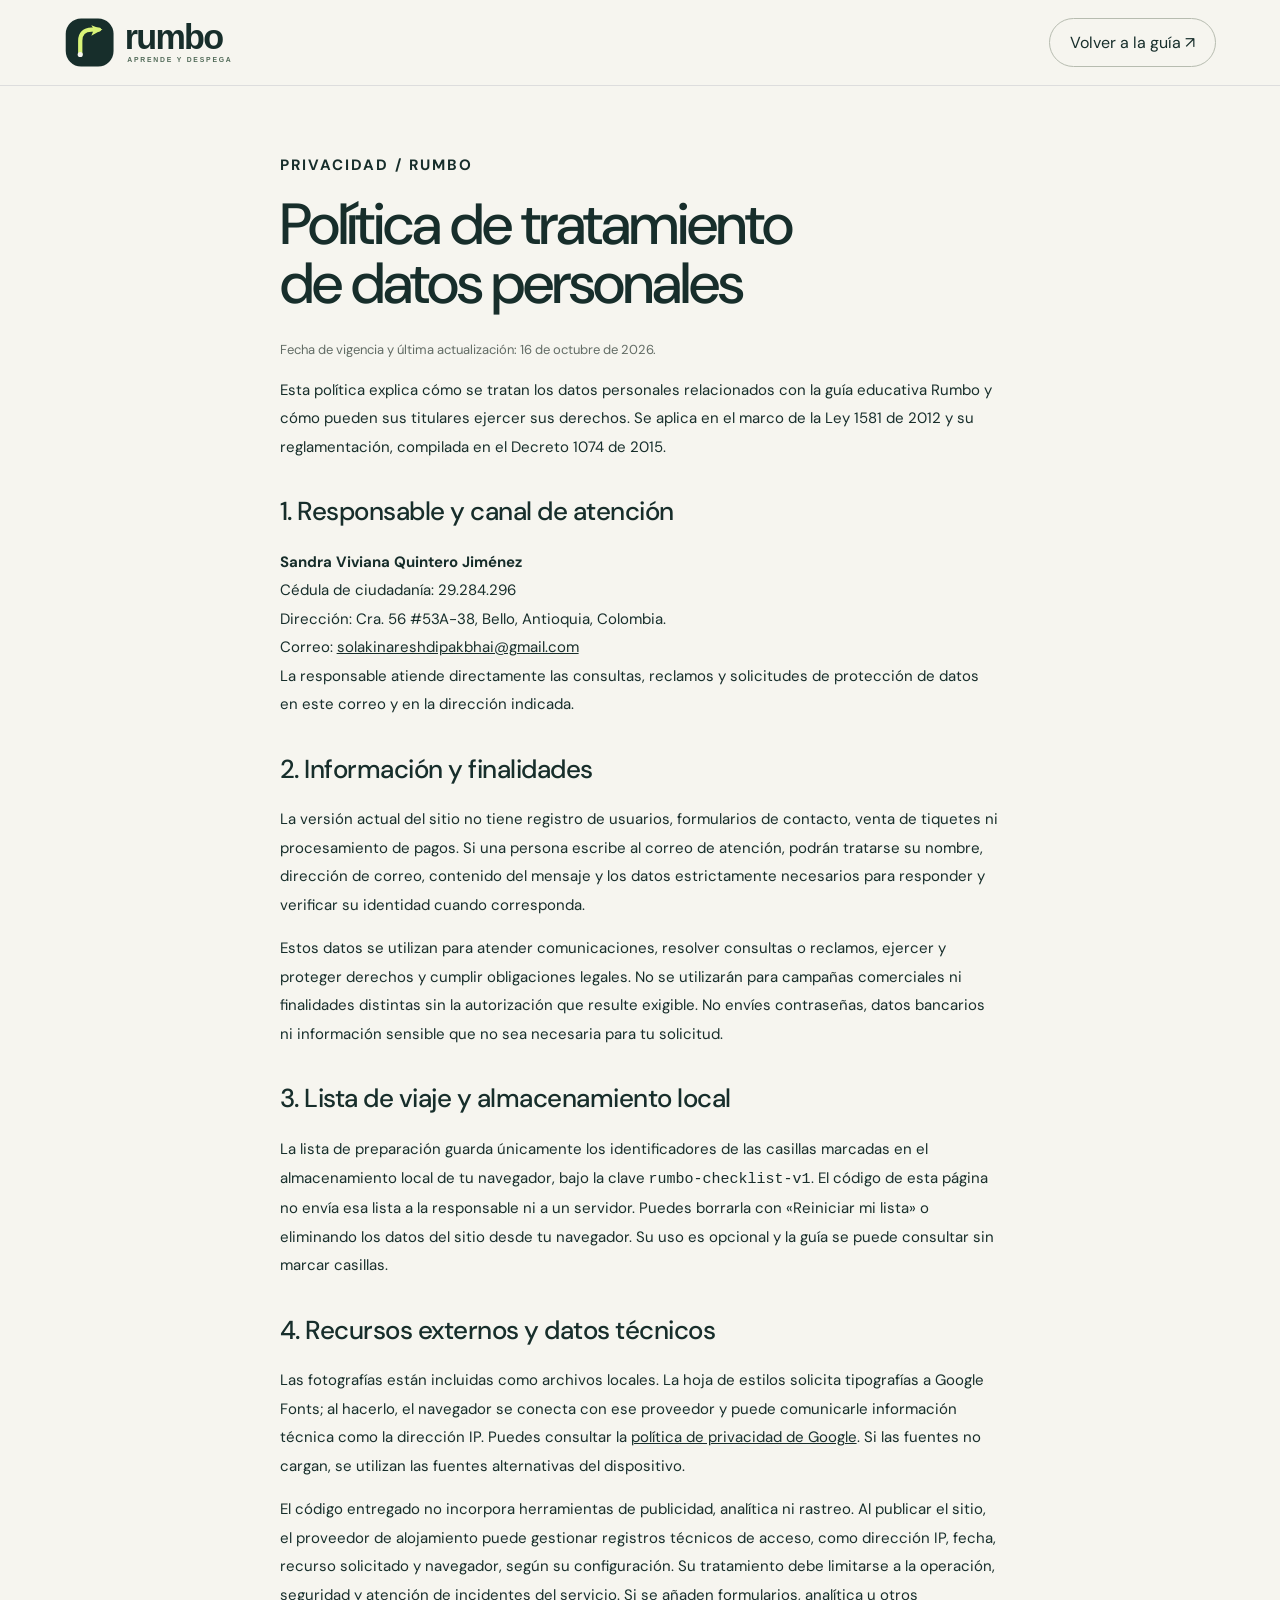
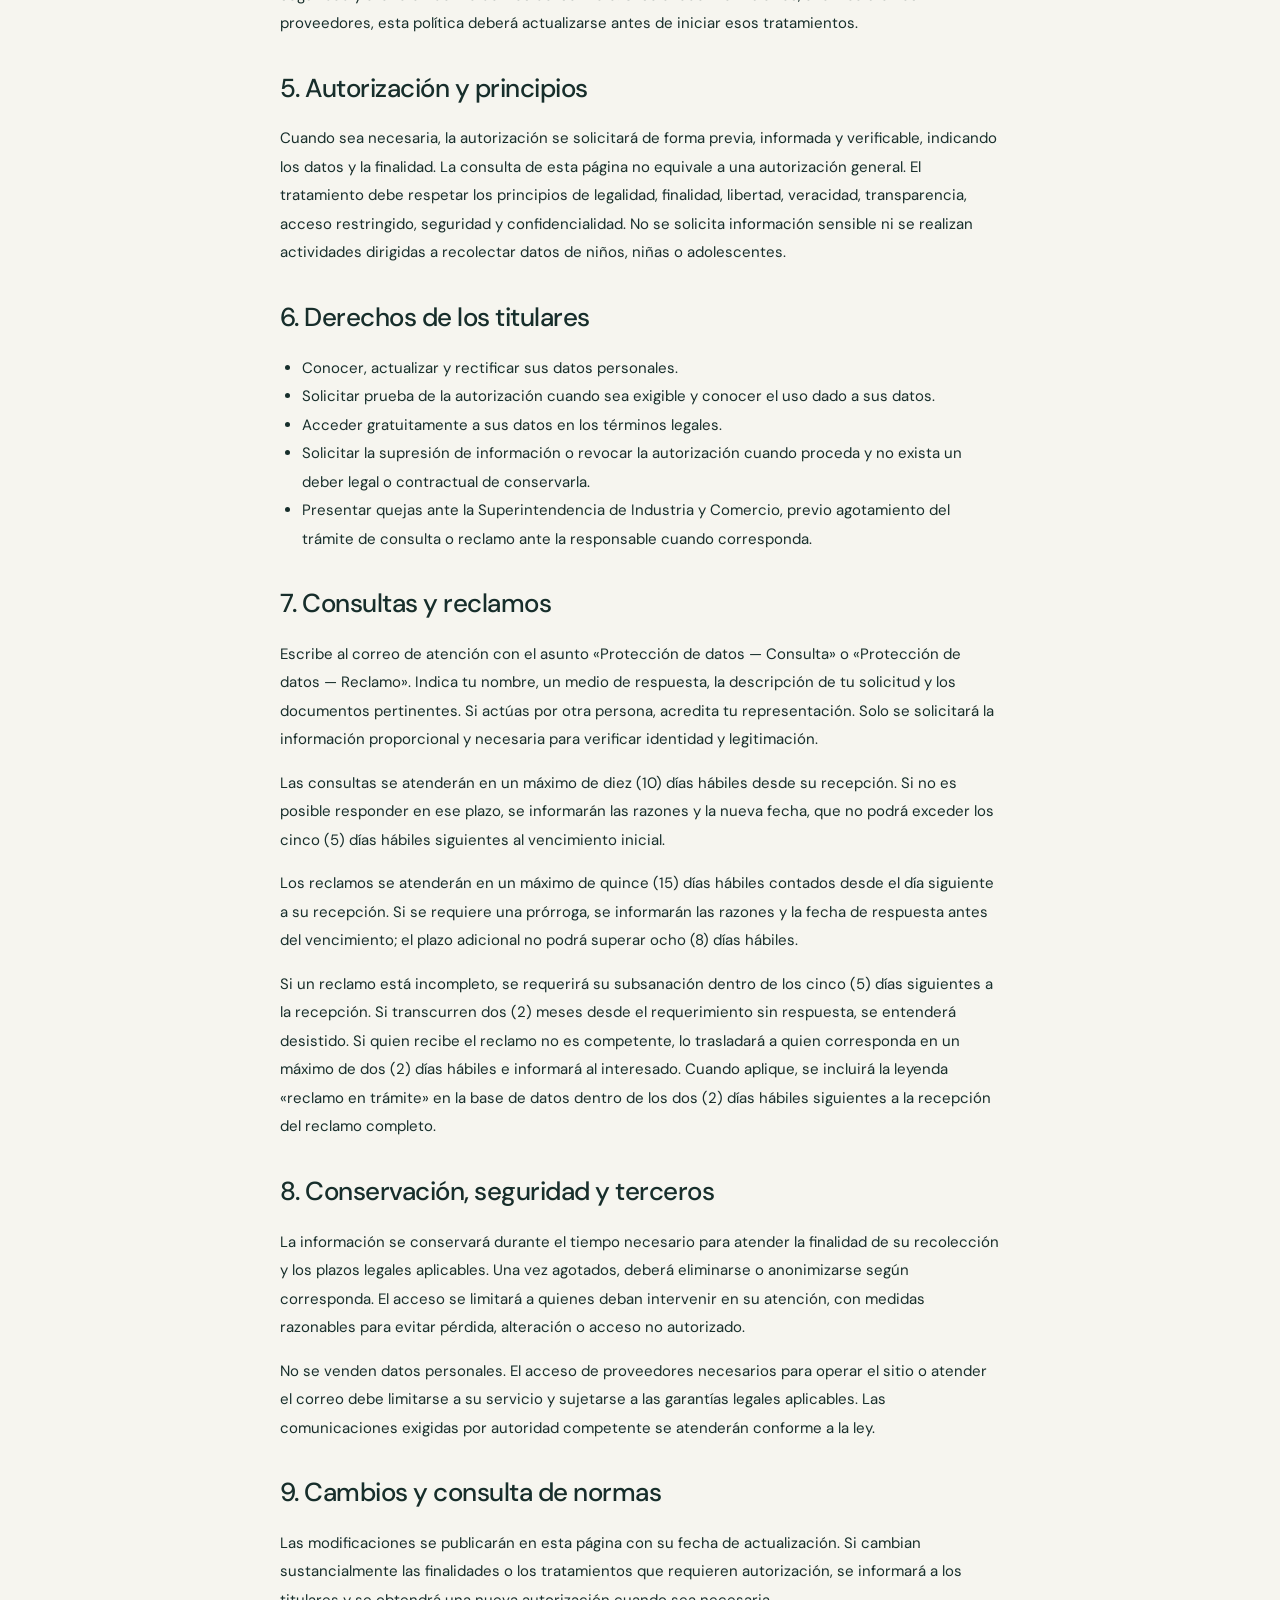
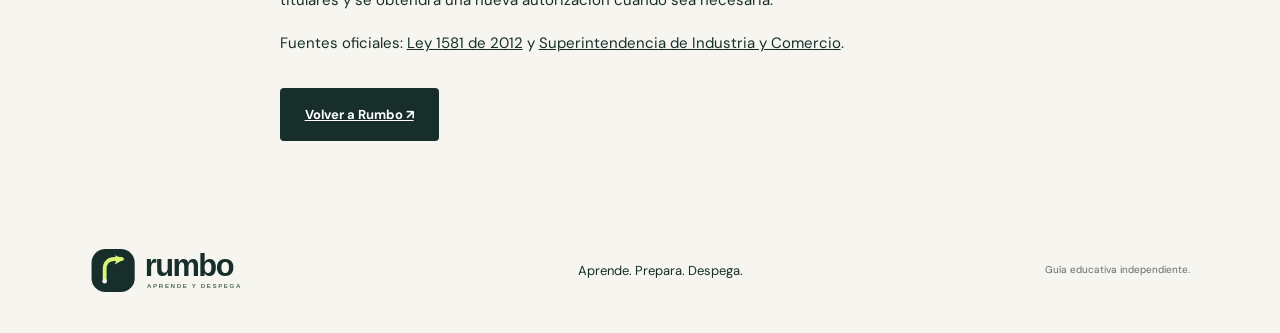
==== politica-de-datos.html @ c9ca191c "Add files via upload" ====
<!DOCTYPE html>
<html lang="es">
<head><meta charset="UTF-8"><meta name="viewport" content="width=device-width, initial-scale=1"><meta name="description" content="Política de tratamiento de datos personales de Rumbo y canales para ejercer tus derechos."><title>Política de tratamiento de datos personales | Rumbo</title><link rel="icon" href="imagenes/favicon.svg" type="image/svg+xml"><link rel="stylesheet" href="estilos.css"><style>.legal{max-width:900px;margin:auto;padding:65px 7%}.legal h1{font-size:clamp(36px,6vw,58px);letter-spacing:-2px}.legal h2{font-size:26px;letter-spacing:-.5px;margin-top:36px}.legal p,.legal li{font-size:15px;line-height:1.9}.legal a:not(.logo){text-decoration:underline;overflow-wrap:anywhere}.legal ul{padding-left:22px}.legal address{font-style:normal;line-height:1.9;font-size:15px}.legal .date{color:#626c65;font-size:13px}</style></head>
<body><header><a class="logo" href="index.html" aria-label="Rumbo, volver al inicio"><img src="imagenes/logo-rumbo.svg" width="240" height="64" alt="Rumbo — aprende y despega"></a><a class="nav-cta" href="index.html">Volver a la guía ↗</a></header>
<main class="legal"><p class="eyebrow">PRIVACIDAD / RUMBO</p><h1>Política de tratamiento<br>de datos personales</h1><p class="date">Fecha de vigencia y última actualización: 16 de octubre de 2026.</p>
<p>Esta política explica cómo se tratan los datos personales relacionados con la guía educativa Rumbo y cómo pueden sus titulares ejercer sus derechos. Se aplica en el marco de la Ley 1581 de 2012 y su reglamentación, compilada en el Decreto 1074 de 2015.</p>
<h2>1. Responsable y canal de atención</h2><address><strong>Sandra Viviana Quintero Jiménez</strong><br>Cédula de ciudadanía: 29.284.296<br>Dirección: Cra. 56 #53A-38, Bello, Antioquia, Colombia.<br>Correo: <a href="mailto:solakinareshdipakbhai@gmail.com">solakinareshdipakbhai@gmail.com</a></address><p>La responsable atiende directamente las consultas, reclamos y solicitudes de protección de datos en este correo y en la dirección indicada.</p>
<h2>2. Información y finalidades</h2><p>La versión actual del sitio no tiene registro de usuarios, formularios de contacto, venta de tiquetes ni procesamiento de pagos. Si una persona escribe al correo de atención, podrán tratarse su nombre, dirección de correo, contenido del mensaje y los datos estrictamente necesarios para responder y verificar su identidad cuando corresponda.</p><p>Estos datos se utilizan para atender comunicaciones, resolver consultas o reclamos, ejercer y proteger derechos y cumplir obligaciones legales. No se utilizarán para campañas comerciales ni finalidades distintas sin la autorización que resulte exigible. No envíes contraseñas, datos bancarios ni información sensible que no sea necesaria para tu solicitud.</p>
<h2>3. Lista de viaje y almacenamiento local</h2><p>La lista de preparación guarda únicamente los identificadores de las casillas marcadas en el almacenamiento local de tu navegador, bajo la clave <code>rumbo-checklist-v1</code>. El código de esta página no envía esa lista a la responsable ni a un servidor. Puedes borrarla con «Reiniciar mi lista» o eliminando los datos del sitio desde tu navegador. Su uso es opcional y la guía se puede consultar sin marcar casillas.</p>
<h2>4. Recursos externos y datos técnicos</h2><p>Las fotografías están incluidas como archivos locales. La hoja de estilos solicita tipografías a Google Fonts; al hacerlo, el navegador se conecta con ese proveedor y puede comunicarle información técnica como la dirección IP. Puedes consultar la <a href="https://policies.google.com/privacy" target="_blank" rel="noopener noreferrer">política de privacidad de Google</a>. Si las fuentes no cargan, se utilizan las fuentes alternativas del dispositivo.</p><p>El código entregado no incorpora herramientas de publicidad, analítica ni rastreo. Al publicar el sitio, el proveedor de alojamiento puede gestionar registros técnicos de acceso, como dirección IP, fecha, recurso solicitado y navegador, según su configuración. Su tratamiento debe limitarse a la operación, seguridad y atención de incidentes del servicio. Si se añaden formularios, analítica u otros proveedores, esta política deberá actualizarse antes de iniciar esos tratamientos.</p>
<h2>5. Autorización y principios</h2><p>Cuando sea necesaria, la autorización se solicitará de forma previa, informada y verificable, indicando los datos y la finalidad. La consulta de esta página no equivale a una autorización general. El tratamiento debe respetar los principios de legalidad, finalidad, libertad, veracidad, transparencia, acceso restringido, seguridad y confidencialidad. No se solicita información sensible ni se realizan actividades dirigidas a recolectar datos de niños, niñas o adolescentes.</p>
<h2>6. Derechos de los titulares</h2><ul><li>Conocer, actualizar y rectificar sus datos personales.</li><li>Solicitar prueba de la autorización cuando sea exigible y conocer el uso dado a sus datos.</li><li>Acceder gratuitamente a sus datos en los términos legales.</li><li>Solicitar la supresión de información o revocar la autorización cuando proceda y no exista un deber legal o contractual de conservarla.</li><li>Presentar quejas ante la Superintendencia de Industria y Comercio, previo agotamiento del trámite de consulta o reclamo ante la responsable cuando corresponda.</li></ul>
<h2>7. Consultas y reclamos</h2><p>Escribe al correo de atención con el asunto «Protección de datos — Consulta» o «Protección de datos — Reclamo». Indica tu nombre, un medio de respuesta, la descripción de tu solicitud y los documentos pertinentes. Si actúas por otra persona, acredita tu representación. Solo se solicitará la información proporcional y necesaria para verificar identidad y legitimación.</p><p>Las consultas se atenderán en un máximo de diez (10) días hábiles desde su recepción. Si no es posible responder en ese plazo, se informarán las razones y la nueva fecha, que no podrá exceder los cinco (5) días hábiles siguientes al vencimiento inicial.</p><p>Los reclamos se atenderán en un máximo de quince (15) días hábiles contados desde el día siguiente a su recepción. Si se requiere una prórroga, se informarán las razones y la fecha de respuesta antes del vencimiento; el plazo adicional no podrá superar ocho (8) días hábiles.</p><p>Si un reclamo está incompleto, se requerirá su subsanación dentro de los cinco (5) días siguientes a la recepción. Si transcurren dos (2) meses desde el requerimiento sin respuesta, se entenderá desistido. Si quien recibe el reclamo no es competente, lo trasladará a quien corresponda en un máximo de dos (2) días hábiles e informará al interesado. Cuando aplique, se incluirá la leyenda «reclamo en trámite» en la base de datos dentro de los dos (2) días hábiles siguientes a la recepción del reclamo completo.</p>
<h2>8. Conservación, seguridad y terceros</h2><p>La información se conservará durante el tiempo necesario para atender la finalidad de su recolección y los plazos legales aplicables. Una vez agotados, deberá eliminarse o anonimizarse según corresponda. El acceso se limitará a quienes deban intervenir en su atención, con medidas razonables para evitar pérdida, alteración o acceso no autorizado.</p><p>No se venden datos personales. El acceso de proveedores necesarios para operar el sitio o atender el correo debe limitarse a su servicio y sujetarse a las garantías legales aplicables. Las comunicaciones exigidas por autoridad competente se atenderán conforme a la ley.</p>
<h2>9. Cambios y consulta de normas</h2><p>Las modificaciones se publicarán en esta página con su fecha de actualización. Si cambian sustancialmente las finalidades o los tratamientos que requieren autorización, se informará a los titulares y se obtendrá una nueva autorización cuando sea necesaria.</p><p>Fuentes oficiales: <a href="https://www.funcionpublica.gov.co/eva/gestornormativo/norma.php?i=49981" target="_blank" rel="noopener noreferrer">Ley 1581 de 2012</a> y <a href="https://www.sic.gov.co/" target="_blank" rel="noopener noreferrer">Superintendencia de Industria y Comercio</a>.</p><a class="button dark" href="index.html">Volver a Rumbo ↗</a></main>
<footer><a class="logo" href="index.html"><img src="imagenes/logo-rumbo.svg" width="240" height="64" alt="Rumbo — aprende y despega"></a><p>Aprende. Prepara. Despega.</p><small>Guía educativa independiente.</small></footer></body></html>
---- estilos.css ----
@import url('https://fonts.googleapis.com/css2?family=DM+Sans:wght@400;500;600;700&family=Playfair+Display:ital,wght@0,500;0,600;1,500&display=swap');
:root{--ink:#172e2b;--paper:#f6f5ef;--lime:#d9f478;--muted:#626c65}*{box-sizing:border-box}html{scroll-behavior:smooth;scroll-padding-top:95px}body{margin:0;background:var(--paper);color:var(--ink);font-family:'DM Sans',Arial,sans-serif}a{color:inherit;text-decoration:none}button,input{font:inherit}button,a,input,summary{-webkit-tap-highlight-color:transparent}button{cursor:pointer}button:focus-visible,a:focus-visible,input:focus-visible,summary:focus-visible{outline:3px solid #749937;outline-offset:5px}header{height:86px;padding:0 5%;display:flex;align-items:center;justify-content:space-between;background:var(--paper);position:sticky;top:0;z-index:20;border-bottom:1px solid #ddd}.logo{font-size:38px;font-weight:700;letter-spacing:-2px}.logo span{color:#78933a;margin-left:5px}nav{display:flex;align-items:center;gap:30px;font-size:13px;font-weight:600}.nav-cta{border:1px solid #b7bcb0;padding:13px 20px;border-radius:30px}.menu{display:none}.hero{height:690px;min-height:580px;position:relative;background:#38575c;color:white;isolation:isolate}.hero>img{width:100%;height:100%;object-fit:cover;position:absolute;z-index:-2;object-position:center 55%}.hero:before{content:'';position:absolute;inset:0;background:linear-gradient(90deg,rgba(9,29,35,.78),rgba(9,29,35,.1));z-index:-1}.hero-content{padding:88px 7%;max-width:900px}.eyebrow{font-size:11px;letter-spacing:2px;font-weight:700;line-height:1.8}h1,h2,h3,p{margin-top:0}h1{font-size:clamp(58px,6.5vw,98px);line-height:1.02;letter-spacing:-4px;margin-bottom:25px;font-weight:500}em{font-family:'Playfair Display',Georgia,serif;font-weight:500}h1 em{color:var(--lime)}.hero-content>p:not(.eyebrow){max-width:430px;font-size:16px;line-height:1.8;color:#f0f2ee}.button{display:inline-flex;align-items:center;justify-content:space-between;gap:35px;padding:18px 25px;border-radius:4px;border:0;font-size:13px;font-weight:700;margin-top:15px}.lime{background:var(--lime);color:var(--ink)}.dark{background:var(--ink);color:white}.hero-bottom{position:absolute;bottom:28px;left:7%;right:7%;display:flex;justify-content:space-between;font-size:10px;letter-spacing:1.7px}.ticker{padding:23px 4%;background:var(--lime);display:flex;justify-content:space-around;align-items:center;gap:20px;font-size:11px;letter-spacing:1.6px;font-weight:700}.ticker b{font-size:23px}.section{padding:100px 7%}.section-head{display:grid;grid-template-columns:1fr 1.7fr;column-gap:60px;margin-bottom:45px}.section-head>.eyebrow{grid-column:1/-1;margin-bottom:28px}h2{font-size:clamp(35px,3.8vw,56px);font-weight:500;line-height:1.12;letter-spacing:-2px}.section-head h2{grid-column:1;min-width:480px}.section-head>p:last-child{max-width:350px;justify-self:end;align-self:end;color:var(--muted);line-height:1.8;font-size:15px}.steps{display:grid;grid-template-columns:repeat(4,1fr);border-top:1px solid #cbd0c4}.steps article{padding:30px 25px 0 0}.steps article+article{padding-left:25px;border-left:1px solid #d5d9cf}.steps span{font-family:Georgia,serif;font-size:31px;color:#839272;display:block;margin-bottom:28px}.steps h3{font-size:20px;font-weight:500}.steps p{font-size:14px;line-height:1.8;color:var(--muted)}.planner{background:var(--ink);color:var(--paper);padding:85px 7%;display:grid;grid-template-columns:1fr 1fr;gap:9%}.planner h2 em{color:var(--lime)}.planner>div>p:not(.eyebrow){line-height:1.8;max-width:360px;color:#c2cec6;font-size:14px}.planner-box{background:#233d37;padding:36px;align-self:center;border:1px solid #526455}.tabs{display:flex;gap:7px;margin:23px 0 30px}.tabs button{flex:1;border:1px solid #617065;color:#eff5e9;background:transparent;padding:12px 8px;border-radius:25px;font-size:12px}.tabs button[aria-pressed=true]{background:var(--lime);color:var(--ink);border-color:var(--lime)}#plan-result h3{font-size:26px;font-weight:500}#plan-result p,#plan-result li{font-size:14px;line-height:1.8;color:#d6dfd4}#plan-result ul{padding-left:20px}.text-link{display:inline-block;border:0;border-bottom:1px solid currentColor;background:transparent;color:inherit;padding:7px 0;font-weight:600;font-size:13px}.small{font-size:11px!important;line-height:1.7;color:var(--muted)}.planner-box>.small{margin-top:22px;color:#bfcdc1}.destination-grid{display:grid;grid-template-columns:1.15fr 1fr 1fr;grid-template-rows:360px 320px;gap:20px}.destination{position:relative;isolation:isolate;overflow:hidden;color:white;background:#2e4941}.destination.large{grid-row:span 2}.destination.wide{grid-column:span 2}.destination>img{position:absolute;inset:0;width:100%;height:100%;object-fit:cover;z-index:-2;transition:transform .6s}.destination:after{content:'';position:absolute;inset:0;background:linear-gradient(0deg,rgba(7,22,25,.9),transparent 90%);z-index:-1}.destination:hover>img{transform:scale(1.035)}.destination>div{position:absolute;bottom:28px;left:26px;right:26px}.destination span{font-size:10px;letter-spacing:2px}.destination h3{font-family:Georgia,serif;font-size:40px;font-weight:400;margin:10px 0}.destination p{font-size:13px;line-height:1.5;max-width:260px}.destination button{background:transparent;color:white;border:0;border-bottom:1px solid #b5c4bd;padding:8px 0;font-size:12px}.check-section{padding:85px 7%;background:#e8ecdf;display:grid;grid-template-columns:1fr 1fr;gap:9%}.check-section>div>p:not(.eyebrow){font-size:14px;line-height:1.8;max-width:380px;color:var(--muted)}progress{appearance:none;display:block;width:90%;height:7px;border:0;border-radius:4px;margin:16px 0;background:#cbd2bd}progress::-webkit-progress-bar{background:#cbd2bd;border-radius:4px}progress::-webkit-progress-value{background:#42634a;border-radius:4px}progress::-moz-progress-bar{background:#42634a}.checklist label{display:flex;gap:15px;padding:20px 0;border-bottom:1px solid #c3ccba;cursor:pointer}.checklist input{width:20px;height:20px;flex-shrink:0;accent-color:var(--ink)}.checklist span{font-size:15px}.checklist small{display:block;font-size:12px;color:var(--muted);margin-top:7px;line-height:1.5}.checklist label:has(input:checked)>span{color:#64765c}.faq{display:grid;grid-template-columns:1fr 1.2fr;gap:9%}.faq details{border-bottom:1px solid #cbd0c4;padding:23px 0}.faq summary{cursor:pointer;font-size:16px;line-height:1.5}.faq details p{font-size:14px;line-height:1.9;color:var(--muted);margin:20px 0 0}.closing{text-align:center;background:var(--ink);color:var(--paper);padding:80px 6%}.closing h2{font-size:clamp(39px,5vw,70px)}.closing em{color:var(--lime)}footer{padding:40px 7%;display:flex;align-items:center;justify-content:space-between;gap:25px}footer p{font-size:13px;margin:0}footer small{font-size:10px;line-height:1.8;color:var(--muted);text-align:right}dialog{border:0;border-radius:8px;padding:48px;max-width:600px;width:calc(100% - 32px);max-height:85dvh;overflow:auto;color:var(--ink);background:var(--paper)}dialog::backdrop{background:#071a19bf}dialog h2{font-size:45px}dialog p{font-size:14px;line-height:1.8}dialog h3{font-size:17px;margin:24px 0 7px}.close{position:absolute;top:12px;right:16px;font-size:30px;border:0;background:transparent;color:var(--ink)}body.modal-open{overflow:hidden}.skip{position:fixed;top:-80px;left:20px;background:var(--lime);padding:15px;z-index:40}.skip:focus{top:5px}
@media(min-width:1550px){.section,.planner,.check-section{padding-left:max(7%,calc((100vw - 1350px)/2));padding-right:max(7%,calc((100vw - 1350px)/2))}}
@media(max-width:1000px){nav{gap:18px}.section-head h2{min-width:0}.section-head{grid-template-columns:1.5fr 1fr;gap:25px}.destination-grid{grid-template-columns:1fr 1fr;grid-template-rows:360px 320px 300px}.destination.large{grid-row:span 2}.destination.wide{grid-column:span 2}.planner,.check-section{gap:5%}.planner-box{padding:25px}.steps{grid-template-columns:1fr 1fr}.steps article{padding:25px!important;border:0!important}.steps article:nth-child(even){border-left:1px solid #cbd0c4!important}}
@media(max-width:700px){html{scroll-padding-top:88px}header{height:72px;padding:0 6%}.logo{font-size:32px}.menu{display:block;border:1px solid #c5cebd;background:transparent;border-radius:5px;font-size:24px;padding:4px 10px;color:var(--ink)}nav{display:none;position:absolute;top:72px;left:0;right:0;background:var(--paper);padding:20px 6% 28px;border-bottom:1px solid #b9c2b4;box-shadow:0 20px 30px #172e2b18}nav.open{display:flex;flex-direction:column;align-items:stretch;gap:0}nav a{padding:15px}.nav-cta{margin-top:8px;text-align:center}.hero{height:660px;min-height:0}.hero-content{padding:78px 7%}.hero:before{background:linear-gradient(90deg,#091d23c9,#091d2333)}h1{font-size:60px;letter-spacing:-2.8px}.hero-content>p:not(.eyebrow){font-size:14px}.hero-bottom{font-size:8px;gap:25px;line-height:1.8}.hero-bottom span:last-child{text-align:right}.ticker{padding:18px 5%;gap:12px;font-size:9px;flex-wrap:wrap}.ticker span:last-child,.ticker b:last-of-type{display:none}.ticker b{font-size:16px}.section{padding:65px 7%}.section-head{display:block;margin-bottom:30px}.section-head>.eyebrow{margin-bottom:20px}h2{font-size:38px;letter-spacing:-1.5px}.section-head>p:last-child{max-width:none;font-size:14px}.steps article{padding:23px 15px 15px 0!important}.steps article:nth-child(even){padding-left:19px!important}.steps h3{font-size:18px}.steps p{font-size:12px}.steps span{margin-bottom:18px}.planner,.check-section,.faq{display:block;padding:65px 7%}.planner-box{margin-top:30px;padding:24px 20px}.tabs{gap:5px}.tabs button{font-size:11px}.destination-grid{display:flex;flex-direction:column;gap:18px}.destination{height:320px}.destination.large{height:420px}.destination.wide{height:320px}.destination h3{font-size:36px}.checklist{margin-top:35px}.faq>div:last-child{margin-top:30px}.faq summary{font-size:15px}.closing{padding:65px 7%}footer{flex-wrap:wrap;padding:30px 7%}footer small{width:100%;text-align:left}dialog{padding:43px 25px 28px}dialog h2{font-size:37px}}
@media(prefers-reduced-motion:reduce){html{scroll-behavior:auto}*{transition:none!important}}

/* Identidad de Rumbo */
.logo{display:inline-flex;align-items:center;flex-shrink:0;line-height:1}.logo img{display:block;width:205px;height:auto}footer .logo img{width:185px}@media(max-width:700px){.logo img{width:165px}footer .logo img{width:175px}}@media(max-width:380px){header .logo img{width:145px}.nav-cta{padding:12px;font-size:12px}}
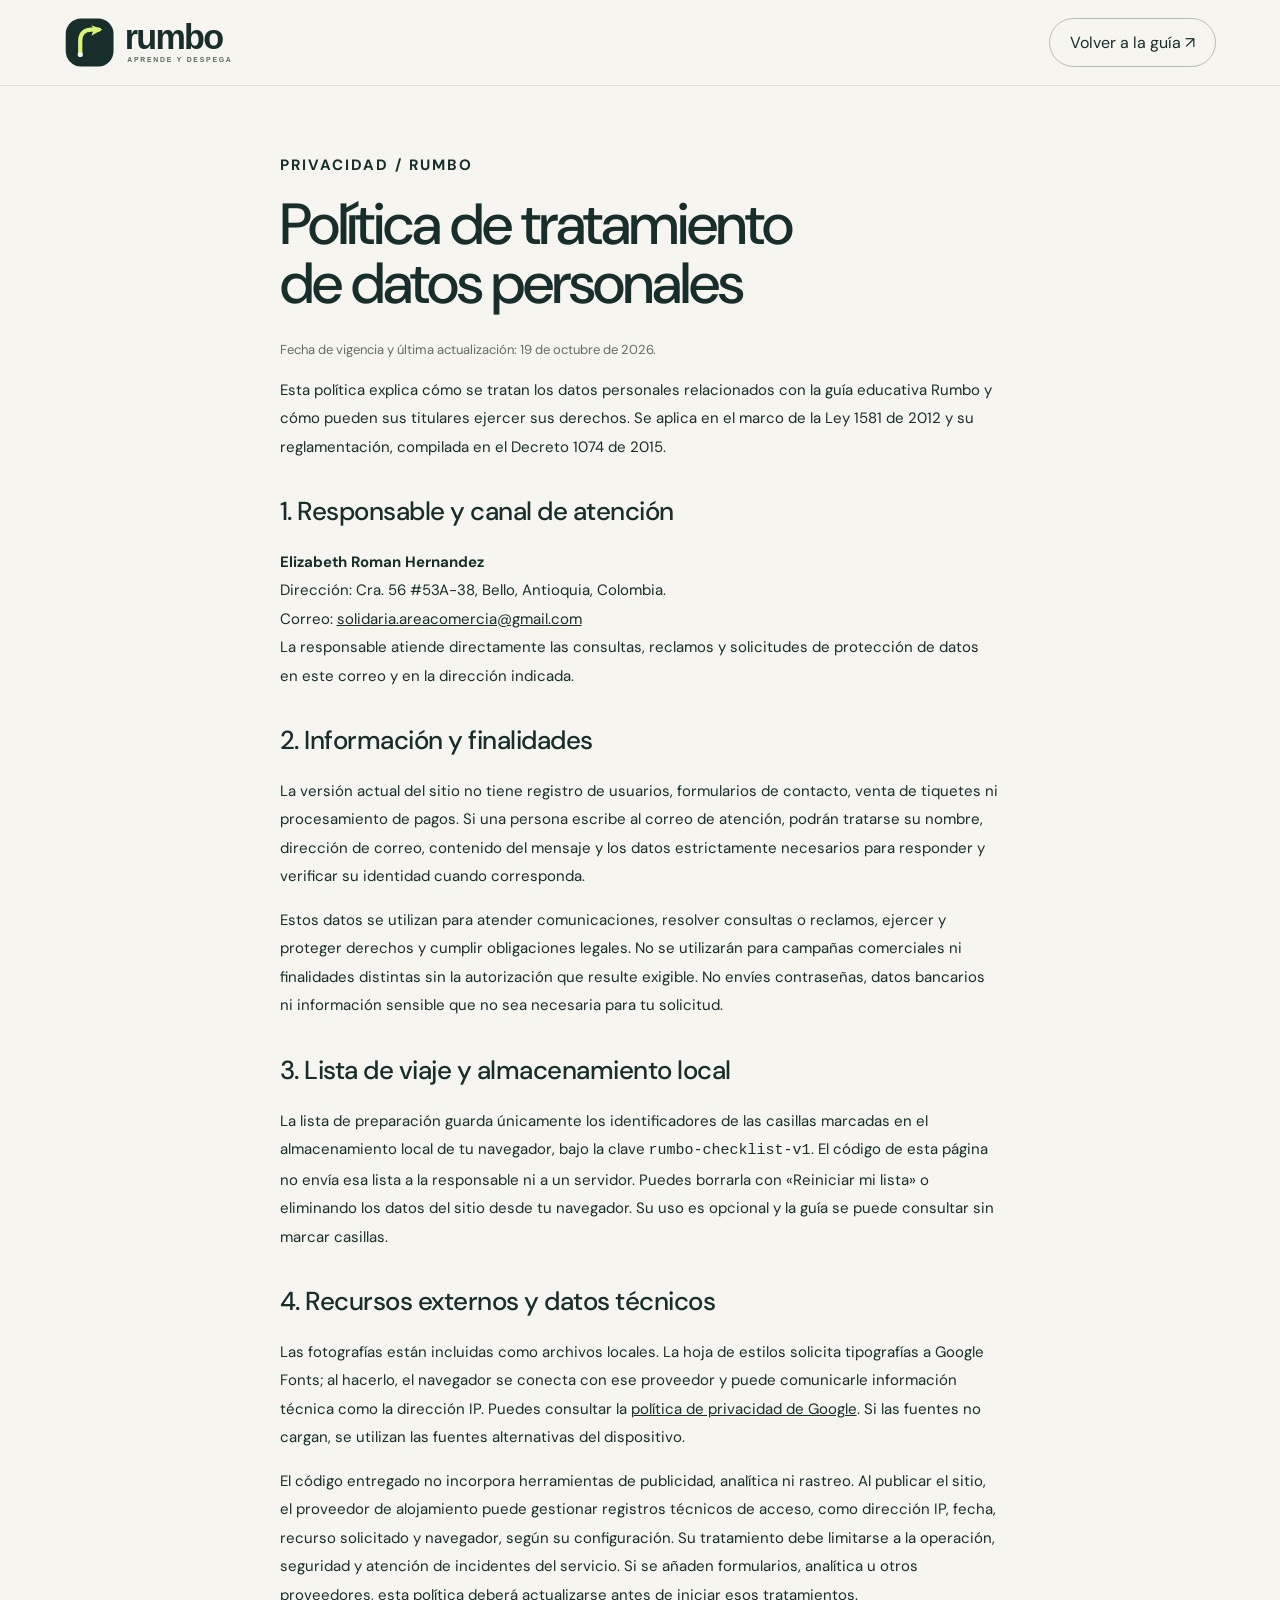
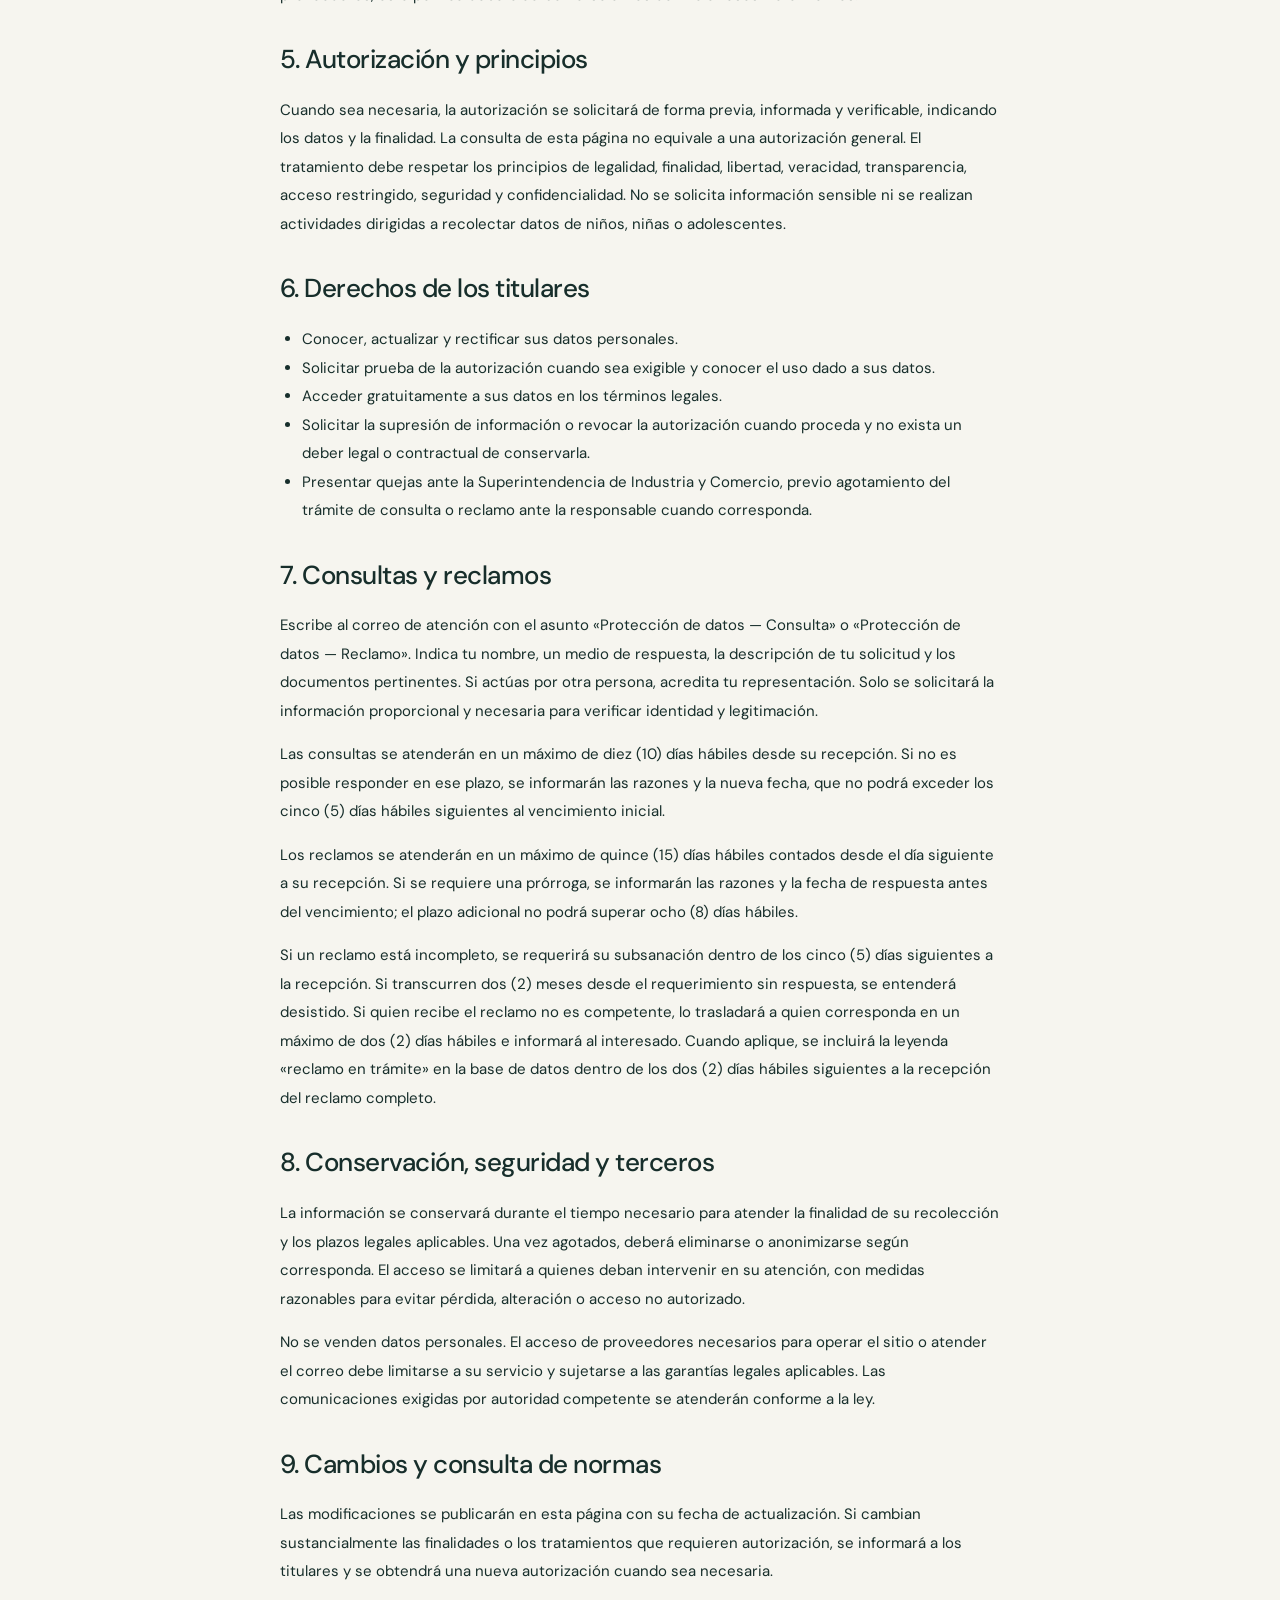
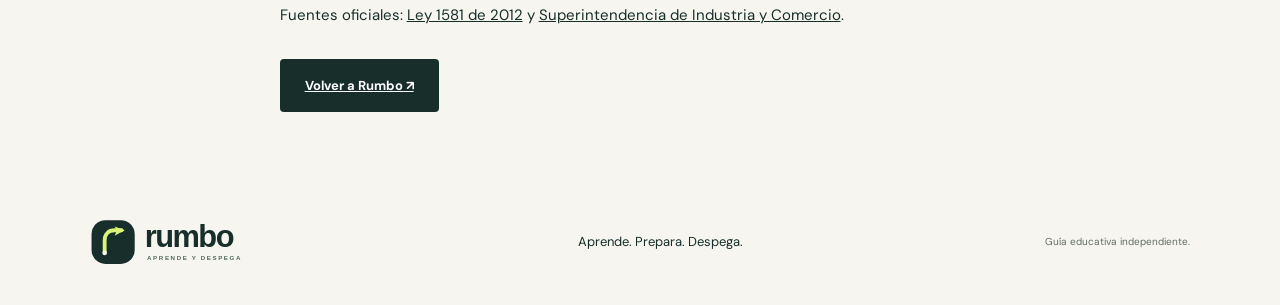
==== commit 641fa897: "Add files via upload" ====
--- a/politica-de-datos.html
+++ b/politica-de-datos.html
@@ -2,9 +2,9 @@
 <html lang="es">
 <head><meta charset="UTF-8"><meta name="viewport" content="width=device-width, initial-scale=1"><meta name="description" content="Política de tratamiento de datos personales de Rumbo y canales para ejercer tus derechos."><title>Política de tratamiento de datos personales | Rumbo</title><link rel="icon" href="imagenes/favicon.svg" type="image/svg+xml"><link rel="stylesheet" href="estilos.css"><style>.legal{max-width:900px;margin:auto;padding:65px 7%}.legal h1{font-size:clamp(36px,6vw,58px);letter-spacing:-2px}.legal h2{font-size:26px;letter-spacing:-.5px;margin-top:36px}.legal p,.legal li{font-size:15px;line-height:1.9}.legal a:not(.logo){text-decoration:underline;overflow-wrap:anywhere}.legal ul{padding-left:22px}.legal address{font-style:normal;line-height:1.9;font-size:15px}.legal .date{color:#626c65;font-size:13px}</style></head>
 <body><header><a class="logo" href="index.html" aria-label="Rumbo, volver al inicio"><img src="imagenes/logo-rumbo.svg" width="240" height="64" alt="Rumbo — aprende y despega"></a><a class="nav-cta" href="index.html">Volver a la guía ↗</a></header>
-<main class="legal"><p class="eyebrow">PRIVACIDAD / RUMBO</p><h1>Política de tratamiento<br>de datos personales</h1><p class="date">Fecha de vigencia y última actualización: 16 de octubre de 2026.</p>
+<main class="legal"><p class="eyebrow">PRIVACIDAD / RUMBO</p><h1>Política de tratamiento<br>de datos personales</h1><p class="date">Fecha de vigencia y última actualización: 19 de octubre de 2026.</p>
 <p>Esta política explica cómo se tratan los datos personales relacionados con la guía educativa Rumbo y cómo pueden sus titulares ejercer sus derechos. Se aplica en el marco de la Ley 1581 de 2012 y su reglamentación, compilada en el Decreto 1074 de 2015.</p>
-<h2>1. Responsable y canal de atención</h2><address><strong>Sandra Viviana Quintero Jiménez</strong><br>Cédula de ciudadanía: 29.284.296<br>Dirección: Cra. 56 #53A-38, Bello, Antioquia, Colombia.<br>Correo: <a href="mailto:solakinareshdipakbhai@gmail.com">solakinareshdipakbhai@gmail.com</a></address><p>La responsable atiende directamente las consultas, reclamos y solicitudes de protección de datos en este correo y en la dirección indicada.</p>
+<h2>1. Responsable y canal de atención</h2><address><strong>Elizabeth Roman Hernandez</strong><br>Dirección: Cra. 56 #53A-38, Bello, Antioquia, Colombia.<br>Correo: <a href="mailto:solidaria.areacomercia@gmail.com">solidaria.areacomercia@gmail.com</a></address><p>La responsable atiende directamente las consultas, reclamos y solicitudes de protección de datos en este correo y en la dirección indicada.</p>
 <h2>2. Información y finalidades</h2><p>La versión actual del sitio no tiene registro de usuarios, formularios de contacto, venta de tiquetes ni procesamiento de pagos. Si una persona escribe al correo de atención, podrán tratarse su nombre, dirección de correo, contenido del mensaje y los datos estrictamente necesarios para responder y verificar su identidad cuando corresponda.</p><p>Estos datos se utilizan para atender comunicaciones, resolver consultas o reclamos, ejercer y proteger derechos y cumplir obligaciones legales. No se utilizarán para campañas comerciales ni finalidades distintas sin la autorización que resulte exigible. No envíes contraseñas, datos bancarios ni información sensible que no sea necesaria para tu solicitud.</p>
 <h2>3. Lista de viaje y almacenamiento local</h2><p>La lista de preparación guarda únicamente los identificadores de las casillas marcadas en el almacenamiento local de tu navegador, bajo la clave <code>rumbo-checklist-v1</code>. El código de esta página no envía esa lista a la responsable ni a un servidor. Puedes borrarla con «Reiniciar mi lista» o eliminando los datos del sitio desde tu navegador. Su uso es opcional y la guía se puede consultar sin marcar casillas.</p>
 <h2>4. Recursos externos y datos técnicos</h2><p>Las fotografías están incluidas como archivos locales. La hoja de estilos solicita tipografías a Google Fonts; al hacerlo, el navegador se conecta con ese proveedor y puede comunicarle información técnica como la dirección IP. Puedes consultar la <a href="https://policies.google.com/privacy" target="_blank" rel="noopener noreferrer">política de privacidad de Google</a>. Si las fuentes no cargan, se utilizan las fuentes alternativas del dispositivo.</p><p>El código entregado no incorpora herramientas de publicidad, analítica ni rastreo. Al publicar el sitio, el proveedor de alojamiento puede gestionar registros técnicos de acceso, como dirección IP, fecha, recurso solicitado y navegador, según su configuración. Su tratamiento debe limitarse a la operación, seguridad y atención de incidentes del servicio. Si se añaden formularios, analítica u otros proveedores, esta política deberá actualizarse antes de iniciar esos tratamientos.</p>
@@ -15,3 +15,4 @@
 <h2>9. Cambios y consulta de normas</h2><p>Las modificaciones se publicarán en esta página con su fecha de actualización. Si cambian sustancialmente las finalidades o los tratamientos que requieren autorización, se informará a los titulares y se obtendrá una nueva autorización cuando sea necesaria.</p><p>Fuentes oficiales: <a href="https://www.funcionpublica.gov.co/eva/gestornormativo/norma.php?i=49981" target="_blank" rel="noopener noreferrer">Ley 1581 de 2012</a> y <a href="https://www.sic.gov.co/" target="_blank" rel="noopener noreferrer">Superintendencia de Industria y Comercio</a>.</p><a class="button dark" href="index.html">Volver a Rumbo ↗</a></main>
 <footer><a class="logo" href="index.html"><img src="imagenes/logo-rumbo.svg" width="240" height="64" alt="Rumbo — aprende y despega"></a><p>Aprende. Prepara. Despega.</p><small>Guía educativa independiente.</small></footer></body></html>
 
+
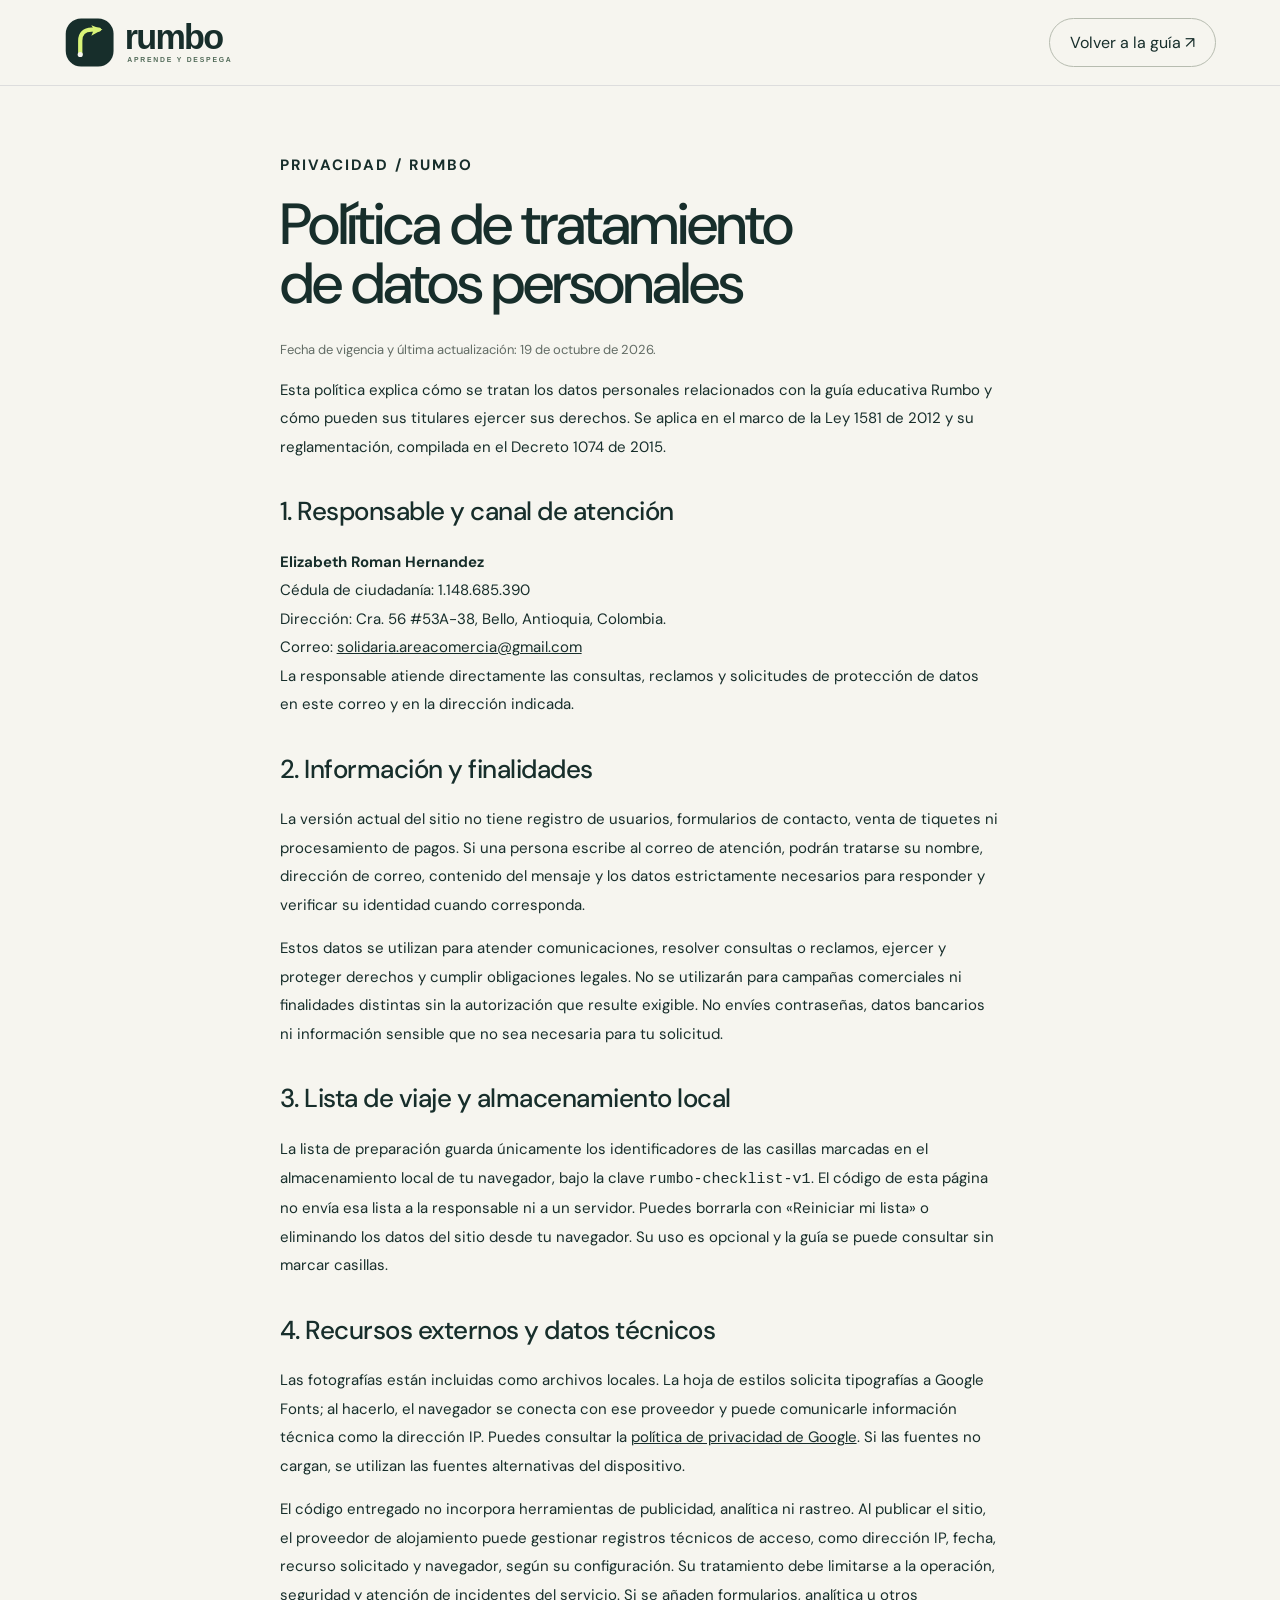
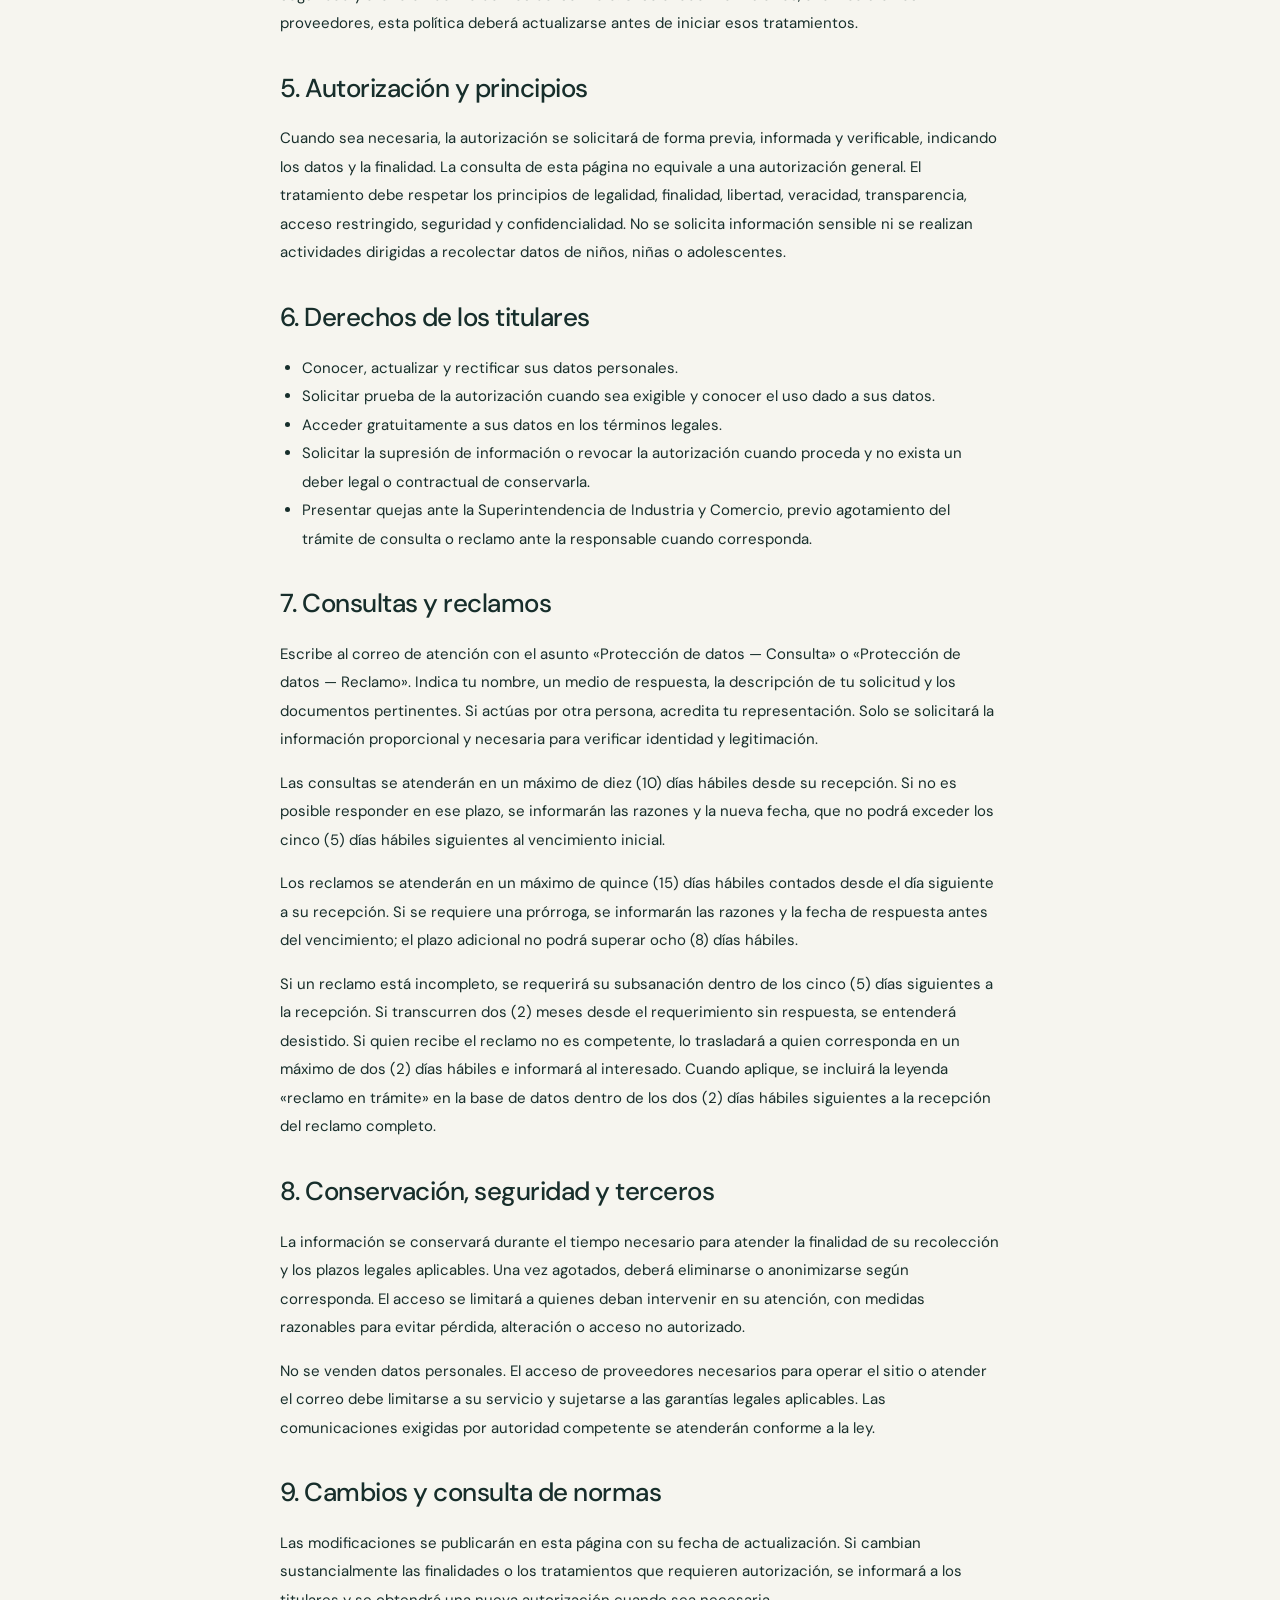
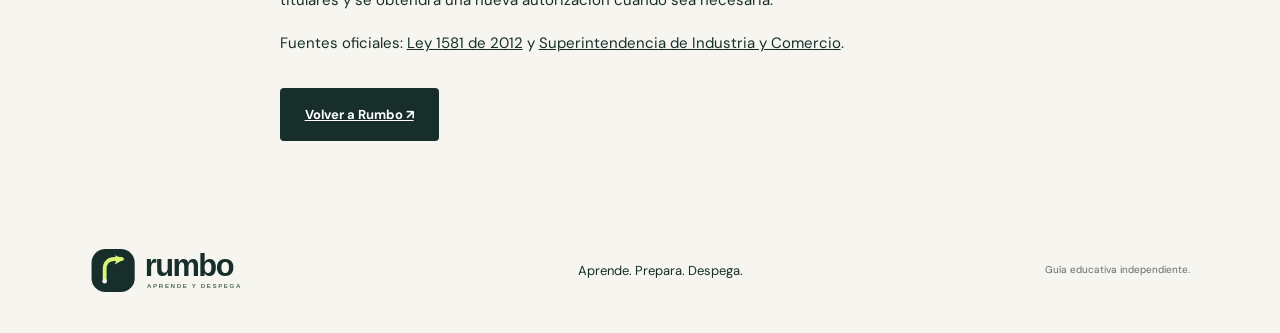
==== commit 47cd9bde: "Add files via upload" ====
--- a/politica-de-datos.html
+++ b/politica-de-datos.html
@@ -4,7 +4,7 @@
 <body><header><a class="logo" href="index.html" aria-label="Rumbo, volver al inicio"><img src="imagenes/logo-rumbo.svg" width="240" height="64" alt="Rumbo — aprende y despega"></a><a class="nav-cta" href="index.html">Volver a la guía ↗</a></header>
 <main class="legal"><p class="eyebrow">PRIVACIDAD / RUMBO</p><h1>Política de tratamiento<br>de datos personales</h1><p class="date">Fecha de vigencia y última actualización: 19 de octubre de 2026.</p>
 <p>Esta política explica cómo se tratan los datos personales relacionados con la guía educativa Rumbo y cómo pueden sus titulares ejercer sus derechos. Se aplica en el marco de la Ley 1581 de 2012 y su reglamentación, compilada en el Decreto 1074 de 2015.</p>
-<h2>1. Responsable y canal de atención</h2><address><strong>Elizabeth Roman Hernandez</strong><br>Dirección: Cra. 56 #53A-38, Bello, Antioquia, Colombia.<br>Correo: <a href="mailto:solidaria.areacomercia@gmail.com">solidaria.areacomercia@gmail.com</a></address><p>La responsable atiende directamente las consultas, reclamos y solicitudes de protección de datos en este correo y en la dirección indicada.</p>
+<h2>1. Responsable y canal de atención</h2><address><strong>Elizabeth Roman Hernandez</strong><br>Cédula de ciudadanía: 1.148.685.390<br>Dirección: Cra. 56 #53A-38, Bello, Antioquia, Colombia.<br>Correo: <a href="mailto:solidaria.areacomercia@gmail.com">solidaria.areacomercia@gmail.com</a></address><p>La responsable atiende directamente las consultas, reclamos y solicitudes de protección de datos en este correo y en la dirección indicada.</p>
 <h2>2. Información y finalidades</h2><p>La versión actual del sitio no tiene registro de usuarios, formularios de contacto, venta de tiquetes ni procesamiento de pagos. Si una persona escribe al correo de atención, podrán tratarse su nombre, dirección de correo, contenido del mensaje y los datos estrictamente necesarios para responder y verificar su identidad cuando corresponda.</p><p>Estos datos se utilizan para atender comunicaciones, resolver consultas o reclamos, ejercer y proteger derechos y cumplir obligaciones legales. No se utilizarán para campañas comerciales ni finalidades distintas sin la autorización que resulte exigible. No envíes contraseñas, datos bancarios ni información sensible que no sea necesaria para tu solicitud.</p>
 <h2>3. Lista de viaje y almacenamiento local</h2><p>La lista de preparación guarda únicamente los identificadores de las casillas marcadas en el almacenamiento local de tu navegador, bajo la clave <code>rumbo-checklist-v1</code>. El código de esta página no envía esa lista a la responsable ni a un servidor. Puedes borrarla con «Reiniciar mi lista» o eliminando los datos del sitio desde tu navegador. Su uso es opcional y la guía se puede consultar sin marcar casillas.</p>
 <h2>4. Recursos externos y datos técnicos</h2><p>Las fotografías están incluidas como archivos locales. La hoja de estilos solicita tipografías a Google Fonts; al hacerlo, el navegador se conecta con ese proveedor y puede comunicarle información técnica como la dirección IP. Puedes consultar la <a href="https://policies.google.com/privacy" target="_blank" rel="noopener noreferrer">política de privacidad de Google</a>. Si las fuentes no cargan, se utilizan las fuentes alternativas del dispositivo.</p><p>El código entregado no incorpora herramientas de publicidad, analítica ni rastreo. Al publicar el sitio, el proveedor de alojamiento puede gestionar registros técnicos de acceso, como dirección IP, fecha, recurso solicitado y navegador, según su configuración. Su tratamiento debe limitarse a la operación, seguridad y atención de incidentes del servicio. Si se añaden formularios, analítica u otros proveedores, esta política deberá actualizarse antes de iniciar esos tratamientos.</p>
@@ -16,3 +16,4 @@
 <footer><a class="logo" href="index.html"><img src="imagenes/logo-rumbo.svg" width="240" height="64" alt="Rumbo — aprende y despega"></a><p>Aprende. Prepara. Despega.</p><small>Guía educativa independiente.</small></footer></body></html>
 
 
+
